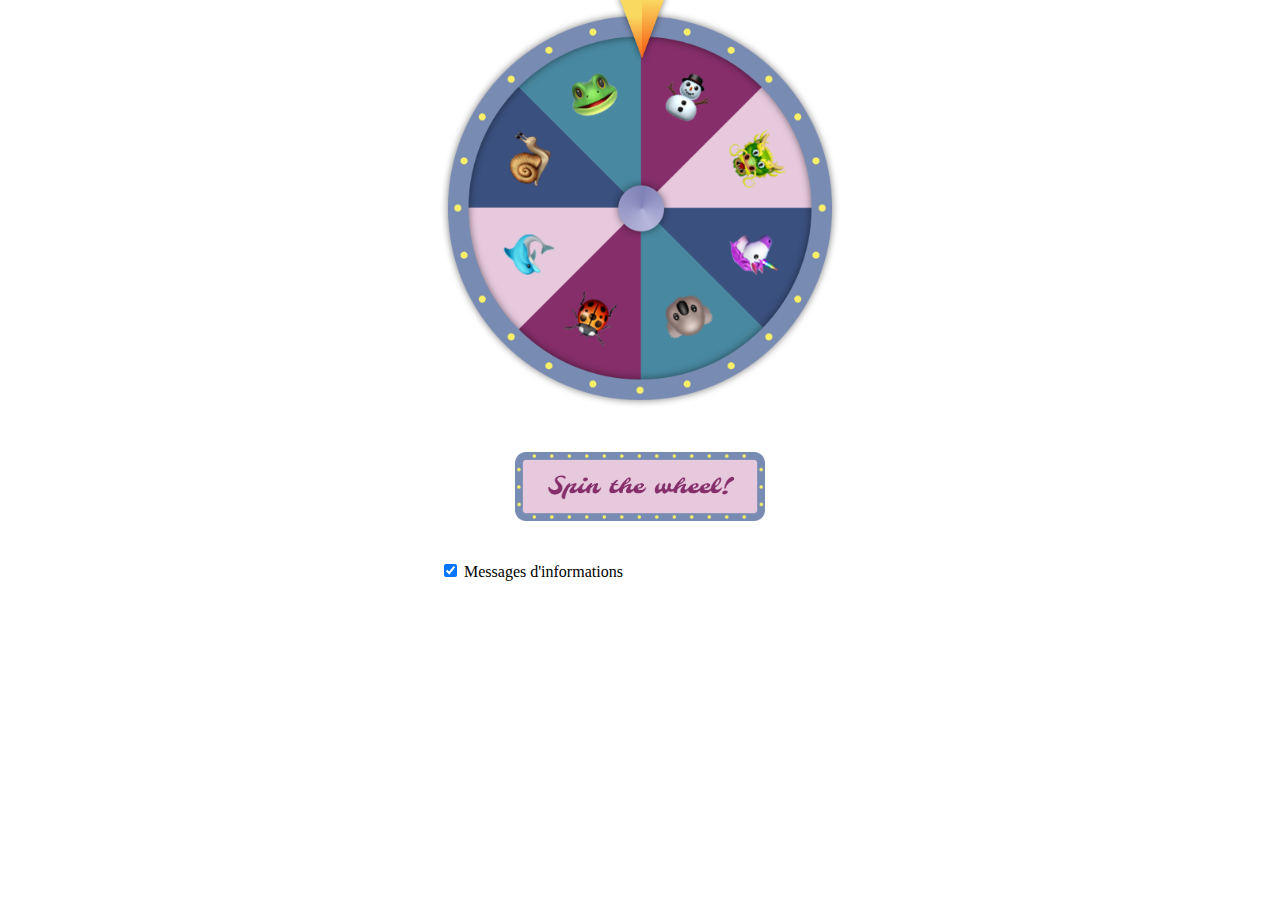
==== index.html @ 5f45f81d "Lancement du projet (template pour le moment)" ====
<!DOCTYPE html>
<html>
  <head>
    <title>S4 - Maths</title>
    <meta charset="UTF-8" />
    <link rel="stylesheet" type="text/css" href="styles/main.css" />
  </head>

  <body>
    <div id="app">
      <img class="marker" src="img/marker.png" />
      <img class="wheel" src="img/wheel.png" />
      <img class="button" src="img/button.png" />
      <input type="checkbox" id="info" name="info" checked>
        <label for="info">Messages d'informations</label>
    </div>

    <script src="scripts/index.js"></script>
  </body>
</html>
---- styles/main.css ----
/* Styles goes here */
#app {
    width: 400px;
    height: 400px;
    margin: 0 auto;
    position: relative;
}

.marker {
    position: absolute;
    width: 60px;
    left: 172px;
    top: -20px;
    z-index: 2;
}

.wheel {
    width: 100%;
    height: 100%;
}

.button {
    display: block;
    width: 250px;
    margin: 40px auto;
    cursor: pointer;
}

.button:hover {
    opacity: 0.8;
}
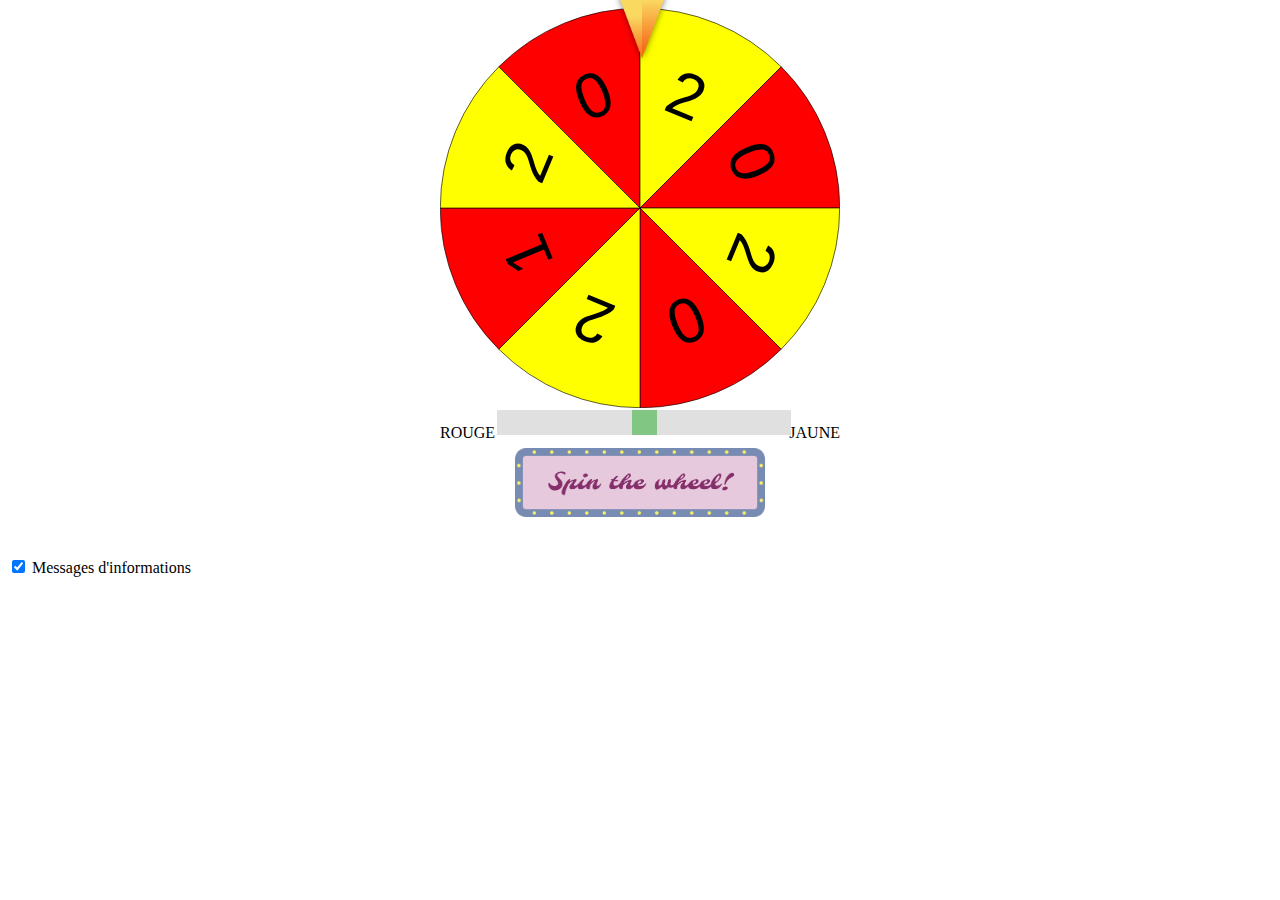
==== commit bcd5f550: "Création aléatoire roue + Tirage nombre avec slider de contrôle" ====
--- a/index.html
+++ b/index.html
@@ -4,16 +4,50 @@
     <title>S4 - Maths</title>
     <meta charset="UTF-8" />
     <link rel="stylesheet" type="text/css" href="styles/main.css" />
+    <script src="scripts/utils.js"></script>
+    <script src="scripts/probas.js"></script>
   </head>
 
   <body>
     <div id="app">
       <img class="marker" src="img/marker.png" />
-      <img class="wheel" src="img/wheel.png" />
-      <img class="button" src="img/button.png" />
+      <div id="wheelSVG" style="width: 400px; height:400px">
+        <svg id="Wheel" 
+          xmlns="http://www.w3.org/2000/svg" viewBox="0 0 628.24 628.24">
+          <defs>
+              <style>.wheelPart-even{fill:red;}.wheelPart-even,.wheelPart-odd{stroke:#000;stroke-miterlimit:10;}.wheelPart-odd{fill:#ff0;}.wheelNumbers{font-size:100px;font-family:ArialMT, Arial;}</style>
+          </defs>
+          <title>roue</title>
+          <path class="wheelPart-even" d="M500,186.38V500L278.24,278.24A312.63,312.63,0,0,1,500,186.38Z" transform="translate(-185.88 -185.88)"/>
+          <path class="wheelPart-odd" d="M721.76,278.24,500,500V186.38A312.63,312.63,0,0,1,721.76,278.24Z" transform="translate(-185.88 -185.88)"/>
+          <path class="wheelPart-even" d="M813.62,500H500L721.76,278.24A312.63,312.63,0,0,1,813.62,500Z" transform="translate(-185.88 -185.88)"/>
+          <path class="wheelPart-odd" d="M813.62,500a312.63,312.63,0,0,1-91.86,221.76L500,500Z" transform="translate(-185.88 -185.88)"/>
+          <path class="wheelPart-even" d="M721.76,721.76A312.63,312.63,0,0,1,500,813.62V500Z" transform="translate(-185.88 -185.88)"/>
+          <path class="wheelPart-odd" d="M500,500V813.62a312.63,312.63,0,0,1-221.76-91.86Z" transform="translate(-185.88 -185.88)"/>
+          <path class="wheelPart-even" d="M500,500,278.24,721.76A312.63,312.63,0,0,1,186.38,500Z" transform="translate(-185.88 -185.88)"/>
+          <path class="wheelPart-odd" d="M500,500H186.38a312.63,312.63,0,0,1,91.86-221.76Z" transform="translate(-185.88 -185.88)"/>
+          <text id="wheelNumber0" class="wheelNumbers" transform="translate(228.42 179.89) rotate(-22.5)">0</text>
+          <text id="wheelNumber1" class="wheelNumbers" transform="translate(158.6 279.8) rotate(-67.5)">1</text>
+          <text id="wheelNumber2" class="wheelNumbers" transform="translate(179.89 399.82) rotate(-112.5)">2</text>
+          <text id="wheelNumber3" class="wheelNumbers" transform="translate(279.8 469.64) rotate(-157.5)">3</text>
+          <text id="wheelNumber4" class="wheelNumbers" transform="translate(399.82 448.35) rotate(157.5)">4</text>
+          <text id="wheelNumber5" class="wheelNumbers" transform="translate(469.64 348.44) rotate(112.5)">5</text>
+          <text id="wheelNumber6" class="wheelNumbers" transform="translate(448.35 228.42) rotate(67.5)">6</text>
+          <text id="wheelNumber7" class="wheelNumbers" transform="translate(348.44 158.61) rotate(22.5)">7</text>
+        </svg>
+      </div>
+      <div id='sliderFlex'>
+        <p>ROUGE</p>
+        <div class="slidecontainer">
+          <input type="range" min="0" max="100" value="50" class="slider" id="wheelProbSlider">
+        </div>
+        <p>JAUNE</p>
+      </div>
+    </div>
+      <img id="button" src="img/button.png" />
       <input type="checkbox" id="info" name="info" checked>
         <label for="info">Messages d'informations</label>
-    </div>
+
 
     <script src="scripts/index.js"></script>
   </body>
--- a/styles/main.css
+++ b/styles/main.css
@@ -1,4 +1,3 @@
-/* Styles goes here */
 #app {
     width: 400px;
     height: 400px;
@@ -14,12 +13,7 @@
     z-index: 2;
 }
 
-.wheel {
-    width: 100%;
-    height: 100%;
-}
-
-.button {
+#button {
     display: block;
     width: 250px;
     margin: 40px auto;
@@ -28,4 +22,47 @@
 
 .button:hover {
     opacity: 0.8;
-}+}
+
+#sliderFlex {
+  display: flex;
+}
+
+.slidecontainer {
+    width: 100%; /* Width of the outside container */
+  }
+  
+  /* The slider itself */
+  .slider {
+    -webkit-appearance: none;  /* Override default CSS styles */
+    appearance: none;
+    width: 100%; /* Full-width */
+    height: 25px; /* Specified height */
+    background: #d3d3d3; /* Grey background */
+    outline: none; /* Remove outline */
+    opacity: 0.7; /* Set transparency (for mouse-over effects on hover) */
+    -webkit-transition: .2s; /* 0.2 seconds transition on hover */
+    transition: opacity .2s;
+  }
+  
+  /* Mouse-over effects */
+  .slider:hover {
+    opacity: 1; /* Fully shown on mouse-over */
+  }
+  
+  /* The slider handle (use -webkit- (Chrome, Opera, Safari, Edge) and -moz- (Firefox) to override default look) */
+  .slider::-webkit-slider-thumb {
+    -webkit-appearance: none; /* Override default look */
+    appearance: none;
+    width: 25px; /* Set a specific slider handle width */
+    height: 25px; /* Slider handle height */
+    background: #4CAF50; /* Green background */
+    cursor: pointer; /* Cursor on hover */
+  }
+  
+  .slider::-moz-range-thumb {
+    width: 25px; /* Set a specific slider handle width */
+    height: 25px; /* Slider handle height */
+    background: #4CAF50; /* Green background */
+    cursor: pointer; /* Cursor on hover */
+  }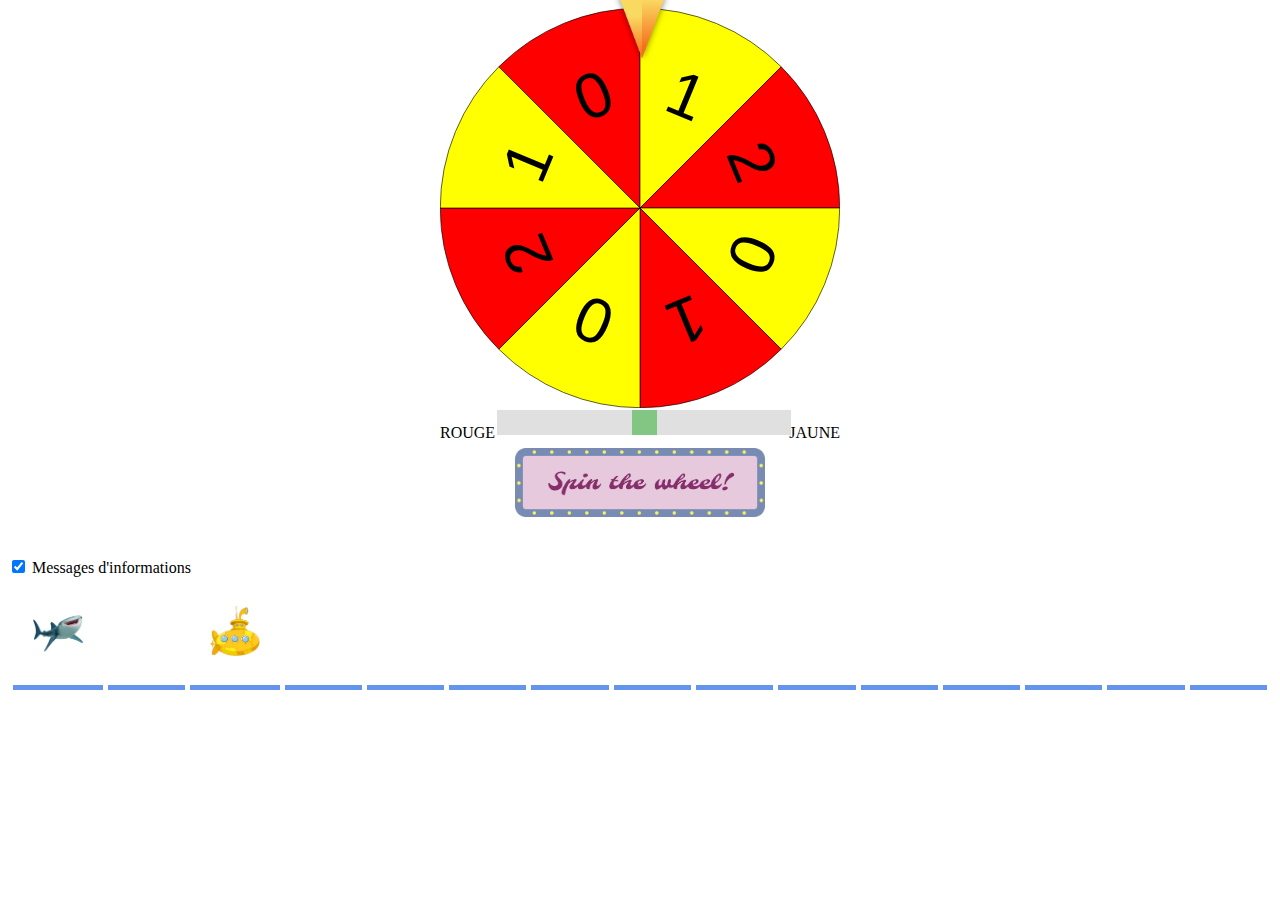
==== commit e4eda06d: "Add the shark and submarine progress bar" ====
--- a/index.html
+++ b/index.html
@@ -46,9 +46,28 @@
     </div>
       <img id="button" src="img/button.png" />
       <input type="checkbox" id="info" name="info" checked>
-        <label for="info">Messages d'informations</label>
-
-
+      <label for="info">Messages d'informations</label>
+    <table id="parcours">
+      <tbody>
+        <tr>
+          <td data-id="1"></td>
+          <td data-id="2"></td>
+          <td data-id="3"></td>
+          <td data-id="4"></td>
+          <td data-id="5"></td>
+          <td data-id="6"></td>
+          <td data-id="7"></td>
+          <td data-id="8"></td>
+          <td data-id="9"></td>
+          <td data-id="10"></td>
+          <td data-id="11"></td>
+          <td data-id="12"></td>
+          <td data-id="13"></td>
+          <td data-id="14"></td>
+          <td data-id="15"></td>
+        </tr>
+      </tbody>
+    </table>
     <script src="scripts/index.js"></script>
   </body>
 </html>
--- a/styles/main.css
+++ b/styles/main.css
@@ -31,6 +31,25 @@
 .slidecontainer {
     width: 100%; /* Width of the outside container */
   }
+
+#shark, #submarine{
+  width: 50px;
+}
+
+table#parcours {
+  margin:auto;
+  border-spacing: 5px;
+}
+
+table#parcours tr td{
+  border-bottom:5px solid #6495ed;
+  border-collapse:collapse;
+  padding-bottom: 2px;
+  width: 100px;
+  height: 100px;
+  background:white;
+  text-align: center;
+}
   
   /* The slider itself */
   .slider {
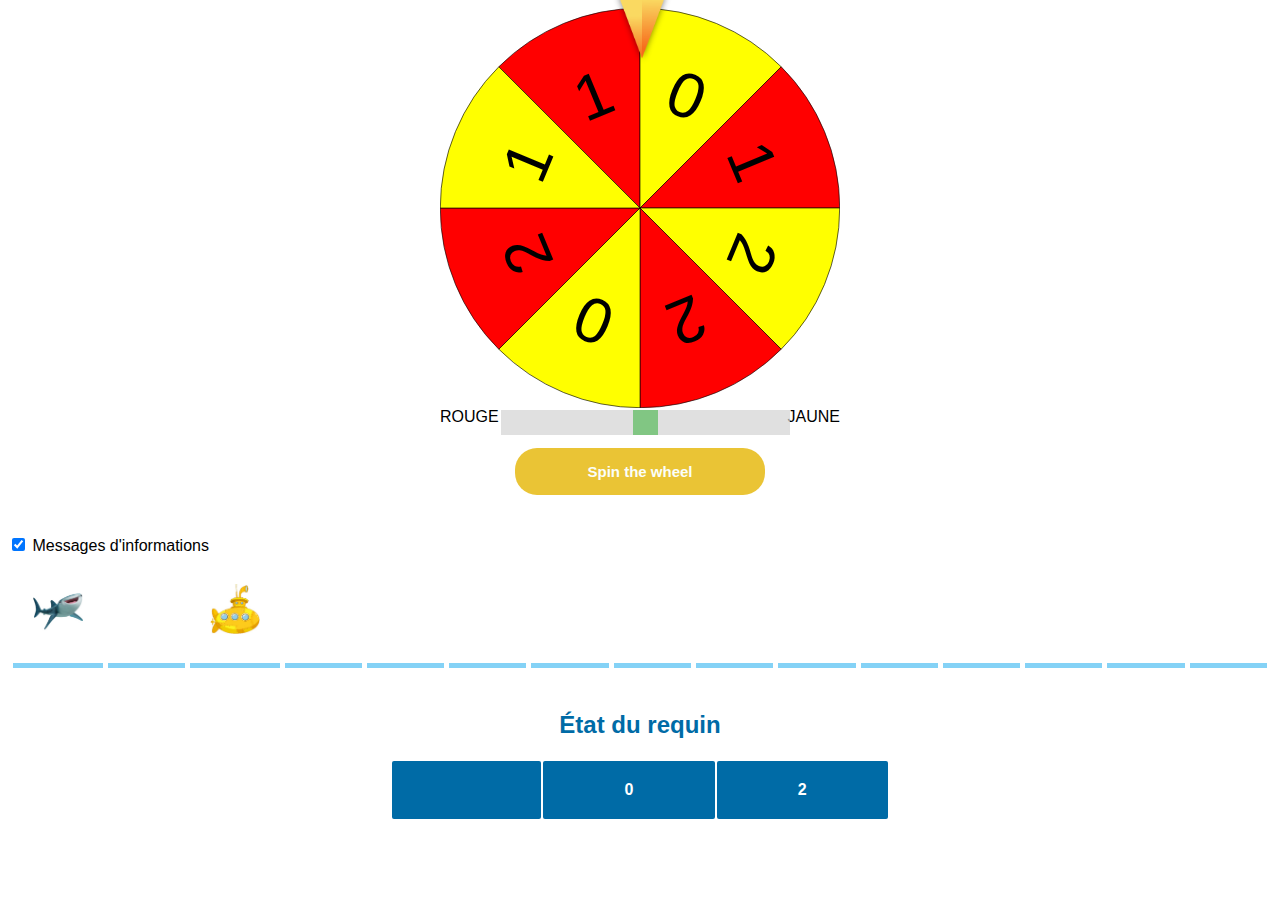
==== commit cbc67ae7: "Add the summary table of the shark's state of tiredness" ====
--- a/index.html
+++ b/index.html
@@ -37,14 +37,16 @@
         </svg>
       </div>
       <div id='sliderFlex'>
-        <p>ROUGE</p>
-        <div class="slidecontainer">
-          <input type="range" min="0" max="100" value="50" class="slider" id="wheelProbSlider">
+          <span>ROUGE</span>
+          <div class="slidecontainer">
+            <input type="range" min="0" max="100" value="50" class="slider" id="wheelProbSlider">
+          </div>
+          <span>JAUNE</span>
         </div>
-        <p>JAUNE</p>
       </div>
-    </div>
-      <img id="button" src="img/button.png" />
+
+      <input type="button" id="button" value="Spin the wheel">
+   
       <input type="checkbox" id="info" name="info" checked>
       <label for="info">Messages d'informations</label>
     <table id="parcours">
@@ -68,6 +70,24 @@
         </tr>
       </tbody>
     </table>
+
+    <br>
+
+    <!--- évaluer la fatigue du requin par rapport à la normale, soit 0 (50%), soit 2 (50%)-->
+    <h2>État du requin</h2>
+    <table id="score-shark">
+      <thead>
+        <tr>
+          <th></th>
+          <th>0</th>
+          <th>2</th>
+        </tr>
+      </thead>
+      <tbody>
+      </tbody>
+    </table>
+    <p id="sentence-shark"></p>
+
     <script src="scripts/index.js"></script>
   </body>
 </html>
--- a/styles/main.css
+++ b/styles/main.css
@@ -3,6 +3,9 @@
     height: 400px;
     margin: 0 auto;
     position: relative;
+}
+body{
+  font-family: "Gill Sans", sans-serif;
 }
 
 .marker {
@@ -14,14 +17,45 @@
 }
 
 #button {
+    font-size: 15px;
     display: block;
     width: 250px;
     margin: 40px auto;
+    padding-top: 15px;
+    padding-bottom: 15px;
     cursor: pointer;
+    font-weight: 700;
+    background-color:#EAC435;
+    color :#FBFEF9;
+    border-radius: 22px;
+    border: none;
+    outline: none;
+    transition: all 0.2s linear;
 }
 
-.button:hover {
+#button:hover{
     opacity: 0.8;
+    color: #FBFEF9;
+    background-color:#84D2F6;
+    text-decoration: none;
+}
+
+#button:disabled {
+  cursor: default;
+  color: #FBFEF9;
+  background-color: #006BA6;
+  opacity: 1;
+}
+
+h2{
+  color:#006BA6;
+  margin: 20px;
+  text-align: center;
+}
+
+#sentence-shark{
+  color:#006BA6;
+  text-align: center;
 }
 
 #sliderFlex {
@@ -42,13 +76,38 @@
 }
 
 table#parcours tr td{
-  border-bottom:5px solid #6495ed;
+  border-bottom:5px solid #84D2F6;
   border-collapse:collapse;
   padding-bottom: 2px;
   width: 100px;
   height: 100px;
   background:white;
   text-align: center;
+}
+
+table#score-shark{
+  width:500px;
+  margin:auto;
+}
+
+table#score-shark tr td{
+  border-collapse:collapse;
+  background-color:#84D2F6;
+  color: white;
+  font-weight: normal;
+  padding-top: 20px;
+  padding-bottom: 20px;
+  text-align: center;
+  border-radius: 2px;
+}
+
+table#score-shark tr th{
+  background-color:#006BA6;
+  color: white;
+  font-weight: bold;
+  padding: 20px 30px;
+  text-align: center;
+  border-radius: 2px;
 }
   
   /* The slider itself */
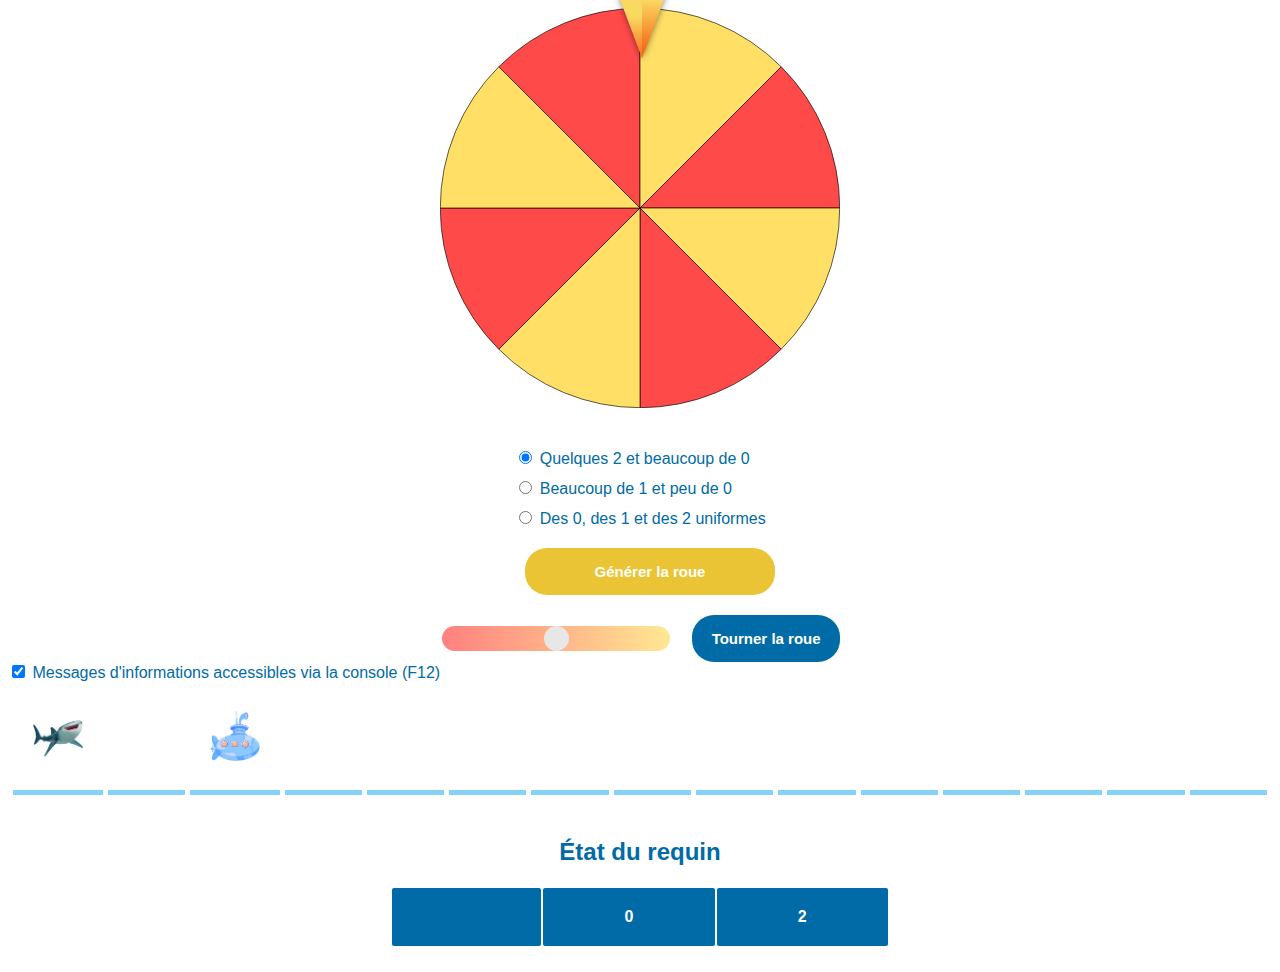
==== commit 0f806c35: "Add the wheel generator" ====
--- a/index.html
+++ b/index.html
@@ -3,91 +3,113 @@
   <head>
     <title>S4 - Maths</title>
     <meta charset="UTF-8" />
-    <link rel="stylesheet" type="text/css" href="styles/main.css" />
-    <script src="scripts/utils.js"></script>
-    <script src="scripts/probas.js"></script>
+    <link rel="stylesheet" type="text/css" href="styles/main.css?v=1" />
+    <script src="scripts/utils.js?v=1"></script>
+    <script src="scripts/probas.js?v=1"></script>
   </head>
 
   <body>
-    <div id="app">
-      <img class="marker" src="img/marker.png" />
-      <div id="wheelSVG" style="width: 400px; height:400px">
-        <svg id="Wheel" 
-          xmlns="http://www.w3.org/2000/svg" viewBox="0 0 628.24 628.24">
-          <defs>
-              <style>.wheelPart-even{fill:red;}.wheelPart-even,.wheelPart-odd{stroke:#000;stroke-miterlimit:10;}.wheelPart-odd{fill:#ff0;}.wheelNumbers{font-size:100px;font-family:ArialMT, Arial;}</style>
-          </defs>
-          <title>roue</title>
-          <path class="wheelPart-even" d="M500,186.38V500L278.24,278.24A312.63,312.63,0,0,1,500,186.38Z" transform="translate(-185.88 -185.88)"/>
-          <path class="wheelPart-odd" d="M721.76,278.24,500,500V186.38A312.63,312.63,0,0,1,721.76,278.24Z" transform="translate(-185.88 -185.88)"/>
-          <path class="wheelPart-even" d="M813.62,500H500L721.76,278.24A312.63,312.63,0,0,1,813.62,500Z" transform="translate(-185.88 -185.88)"/>
-          <path class="wheelPart-odd" d="M813.62,500a312.63,312.63,0,0,1-91.86,221.76L500,500Z" transform="translate(-185.88 -185.88)"/>
-          <path class="wheelPart-even" d="M721.76,721.76A312.63,312.63,0,0,1,500,813.62V500Z" transform="translate(-185.88 -185.88)"/>
-          <path class="wheelPart-odd" d="M500,500V813.62a312.63,312.63,0,0,1-221.76-91.86Z" transform="translate(-185.88 -185.88)"/>
-          <path class="wheelPart-even" d="M500,500,278.24,721.76A312.63,312.63,0,0,1,186.38,500Z" transform="translate(-185.88 -185.88)"/>
-          <path class="wheelPart-odd" d="M500,500H186.38a312.63,312.63,0,0,1,91.86-221.76Z" transform="translate(-185.88 -185.88)"/>
-          <text id="wheelNumber0" class="wheelNumbers" transform="translate(228.42 179.89) rotate(-22.5)">0</text>
-          <text id="wheelNumber1" class="wheelNumbers" transform="translate(158.6 279.8) rotate(-67.5)">1</text>
-          <text id="wheelNumber2" class="wheelNumbers" transform="translate(179.89 399.82) rotate(-112.5)">2</text>
-          <text id="wheelNumber3" class="wheelNumbers" transform="translate(279.8 469.64) rotate(-157.5)">3</text>
-          <text id="wheelNumber4" class="wheelNumbers" transform="translate(399.82 448.35) rotate(157.5)">4</text>
-          <text id="wheelNumber5" class="wheelNumbers" transform="translate(469.64 348.44) rotate(112.5)">5</text>
-          <text id="wheelNumber6" class="wheelNumbers" transform="translate(448.35 228.42) rotate(67.5)">6</text>
-          <text id="wheelNumber7" class="wheelNumbers" transform="translate(348.44 158.61) rotate(22.5)">7</text>
-        </svg>
-      </div>
-      <div id='sliderFlex'>
-          <span>ROUGE</span>
-          <div class="slidecontainer">
-            <input type="range" min="0" max="100" value="50" class="slider" id="wheelProbSlider">
+    <div id="container">
+      <div id="app">
+        <img class="marker" src="img/marker.png" />
+        <div id="wheelSVG" style="width: 400px; height:400px">
+          <svg id="Wheel" 
+            xmlns="http://www.w3.org/2000/svg" viewBox="0 0 628.24 628.24">
+            <defs>
+                <style>.wheelPart-even{fill:#ff4a4a;}.wheelPart-even,.wheelPart-odd{stroke:#000;stroke-miterlimit:10;}.wheelPart-odd{fill:#FFDF65;}.wheelNumbers{font-size:100px;font-family:ArialMT, Arial;}</style>
+            </defs>
+            <title>roue</title>
+            <path class="wheelPart-even" d="M500,186.38V500L278.24,278.24A312.63,312.63,0,0,1,500,186.38Z" transform="translate(-185.88 -185.88)"/>
+            <path class="wheelPart-odd" d="M721.76,278.24,500,500V186.38A312.63,312.63,0,0,1,721.76,278.24Z" transform="translate(-185.88 -185.88)"/>
+            <path class="wheelPart-even" d="M813.62,500H500L721.76,278.24A312.63,312.63,0,0,1,813.62,500Z" transform="translate(-185.88 -185.88)"/>
+            <path class="wheelPart-odd" d="M813.62,500a312.63,312.63,0,0,1-91.86,221.76L500,500Z" transform="translate(-185.88 -185.88)"/>
+            <path class="wheelPart-even" d="M721.76,721.76A312.63,312.63,0,0,1,500,813.62V500Z" transform="translate(-185.88 -185.88)"/>
+            <path class="wheelPart-odd" d="M500,500V813.62a312.63,312.63,0,0,1-221.76-91.86Z" transform="translate(-185.88 -185.88)"/>
+            <path class="wheelPart-even" d="M500,500,278.24,721.76A312.63,312.63,0,0,1,186.38,500Z" transform="translate(-185.88 -185.88)"/>
+            <path class="wheelPart-odd" d="M500,500H186.38a312.63,312.63,0,0,1,91.86-221.76Z" transform="translate(-185.88 -185.88)"/>
+            <text id="wheelNumber0" class="wheelNumbers" transform="translate(228.42 179.89) rotate(-22.5)"></text>
+            <text id="wheelNumber1" class="wheelNumbers" transform="translate(158.6 279.8) rotate(-67.5)"></text>
+            <text id="wheelNumber2" class="wheelNumbers" transform="translate(179.89 399.82) rotate(-112.5)"></text>
+            <text id="wheelNumber3" class="wheelNumbers" transform="translate(279.8 469.64) rotate(-157.5)"></text>
+            <text id="wheelNumber4" class="wheelNumbers" transform="translate(399.82 448.35) rotate(157.5)"></text>
+            <text id="wheelNumber5" class="wheelNumbers" transform="translate(469.64 348.44) rotate(112.5)"></text>
+            <text id="wheelNumber6" class="wheelNumbers" transform="translate(448.35 228.42) rotate(67.5)"></text>
+            <text id="wheelNumber7" class="wheelNumbers" transform="translate(348.44 158.61) rotate(22.5)"></text>
+          </svg>
+        </div>
+        <div id="wheelGenerator">
+          <div>
+            <div>
+              <input type="radio" id="wheelChoice1"
+              name="wheel-choices" value="20" checked>
+              <label for="wheelChoice1">Quelques 2 et beaucoup de 0</label>
+            </div>
+    
+            <div>
+              <input type="radio" id="wheelChoice2"
+              name="wheel-choices" value="10">
+              <label for="wheelChoice2">Beaucoup de 1 et peu de 0</label>
+            </div>
+      
+            <div>
+              <input type="radio" id="wheelChoice3"
+              name="wheel-choices" value="210">
+              <label for="wheelChoice3">Des 0, des 1 et des 2 uniformes</label>
+            </div>
           </div>
-          <span>JAUNE</span>
+          <input class="buttons" type="button" id="generatorButton" value="Générer la roue">
+        </div>
+
+        <div class="slidecontainer">
+          <input type="range" min="0" max="100" value="50" class="slider" id="wheelProbSlider">
+          <input class="buttons" type="button" id="button" value="Tourner la roue">
         </div>
       </div>
 
-      <input type="button" id="button" value="Spin the wheel">
-   
-      <input type="checkbox" id="info" name="info" checked>
-      <label for="info">Messages d'informations</label>
-    <table id="parcours">
-      <tbody>
-        <tr>
-          <td data-id="1"></td>
-          <td data-id="2"></td>
-          <td data-id="3"></td>
-          <td data-id="4"></td>
-          <td data-id="5"></td>
-          <td data-id="6"></td>
-          <td data-id="7"></td>
-          <td data-id="8"></td>
-          <td data-id="9"></td>
-          <td data-id="10"></td>
-          <td data-id="11"></td>
-          <td data-id="12"></td>
-          <td data-id="13"></td>
-          <td data-id="14"></td>
-          <td data-id="15"></td>
-        </tr>
-      </tbody>
-    </table>
+      <div id="bottom">
+        <input type="checkbox" id="info" name="info" checked>
+        <label for="info">Messages d'informations accessibles via la console (F12)</label>
+        <table id="parcours">
+          <tbody>
+            <tr>
+              <td data-id="1"></td>
+              <td data-id="2"></td>
+              <td data-id="3"></td>
+              <td data-id="4"></td>
+              <td data-id="5"></td>
+              <td data-id="6"></td>
+              <td data-id="7"></td>
+              <td data-id="8"></td>
+              <td data-id="9"></td>
+              <td data-id="10"></td>
+              <td data-id="11"></td>
+              <td data-id="12"></td>
+              <td data-id="13"></td>
+              <td data-id="14"></td>
+              <td data-id="15"></td>
+            </tr>
+          </tbody>
+        </table>
+    
+        <br>
+    
+        <!--- évaluer la fatigue du requin par rapport à la normale, soit 0 (50%), soit 2 (50%)-->
+        <h2>État du requin</h2>
+        <table id="score-shark">
+          <thead>
+            <tr>
+              <th></th>
+              <th>0</th>
+              <th>2</th>
+            </tr>
+          </thead>
+          <tbody>
+          </tbody>
+        </table>
+        <p id="sentence-shark"></p>
+      </div>
+    </div>
 
-    <br>
-
-    <!--- évaluer la fatigue du requin par rapport à la normale, soit 0 (50%), soit 2 (50%)-->
-    <h2>État du requin</h2>
-    <table id="score-shark">
-      <thead>
-        <tr>
-          <th></th>
-          <th>0</th>
-          <th>2</th>
-        </tr>
-      </thead>
-      <tbody>
-      </tbody>
-    </table>
-    <p id="sentence-shark"></p>
-
-    <script src="scripts/index.js"></script>
+    <script src="scripts/index.js?v=1"></script>
   </body>
 </html>
--- a/styles/main.css
+++ b/styles/main.css
@@ -1,11 +1,15 @@
 #app {
     width: 400px;
-    height: 400px;
     margin: 0 auto;
     position: relative;
 }
 body{
   font-family: "Gill Sans", sans-serif;
+}
+
+#container {
+  display: flex;
+  flex-direction: column;
 }
 
 .marker {
@@ -16,11 +20,11 @@
     z-index: 2;
 }
 
-#button {
+.buttons {
     font-size: 15px;
     display: block;
     width: 250px;
-    margin: 40px auto;
+    margin-left: 20px;
     padding-top: 15px;
     padding-bottom: 15px;
     cursor: pointer;
@@ -33,14 +37,14 @@
     transition: all 0.2s linear;
 }
 
-#button:hover{
+.buttons:hover{
     opacity: 0.8;
     color: #FBFEF9;
     background-color:#84D2F6;
     text-decoration: none;
 }
 
-#button:disabled {
+.buttons:disabled {
   cursor: default;
   color: #FBFEF9;
   background-color: #006BA6;
@@ -53,17 +57,31 @@
   text-align: center;
 }
 
+label {
+  color:#006BA6;
+}
+
 #sentence-shark{
   color:#006BA6;
   text-align: center;
 }
 
-#sliderFlex {
+#wheelGenerator {
   display: flex;
+  flex-direction: column;
+  justify-content: center;
+  align-items: center;
+  margin: 20px;
+}
+
+#wheelGenerator div {
+  margin: 10px;
 }
 
 .slidecontainer {
     width: 100%; /* Width of the outside container */
+    display: flex;
+    align-items: center;
   }
 
 #shark, #submarine{
@@ -110,37 +128,47 @@
   border-radius: 2px;
 }
   
-  /* The slider itself */
-  .slider {
-    -webkit-appearance: none;  /* Override default CSS styles */
-    appearance: none;
-    width: 100%; /* Full-width */
-    height: 25px; /* Specified height */
-    background: #d3d3d3; /* Grey background */
-    outline: none; /* Remove outline */
-    opacity: 0.7; /* Set transparency (for mouse-over effects on hover) */
-    -webkit-transition: .2s; /* 0.2 seconds transition on hover */
-    transition: opacity .2s;
-  }
-  
-  /* Mouse-over effects */
-  .slider:hover {
-    opacity: 1; /* Fully shown on mouse-over */
-  }
-  
-  /* The slider handle (use -webkit- (Chrome, Opera, Safari, Edge) and -moz- (Firefox) to override default look) */
-  .slider::-webkit-slider-thumb {
-    -webkit-appearance: none; /* Override default look */
-    appearance: none;
-    width: 25px; /* Set a specific slider handle width */
-    height: 25px; /* Slider handle height */
-    background: #4CAF50; /* Green background */
-    cursor: pointer; /* Cursor on hover */
-  }
-  
-  .slider::-moz-range-thumb {
-    width: 25px; /* Set a specific slider handle width */
-    height: 25px; /* Slider handle height */
-    background: #4CAF50; /* Green background */
-    cursor: pointer; /* Cursor on hover */
-  }+/* The slider itself */
+.slider {
+  -webkit-appearance: none;  /* Override default CSS styles */
+  appearance: none;
+  width: 100%; /* Full-width */
+  height: 25px; /* Specified height */
+
+  border-radius: 30px;
+
+  background: -moz-linear-gradient(left, #ff4a4a 0%, #FFDF65 100%);
+  background: -ms-linear-gradient(left, #ff4a4a 0%, #FFDF65 100%);
+  background: -o-linear-gradient(left, #ff4a4a 0%, #FFDF65 100%);
+  background: -webkit-linear-gradient(left, #ff4a4a 0%, #FFDF65 100%);
+  background: linear-gradient(to right, #ff4a4a 0%, #FFDF65 100%);
+
+  outline: none; /* Remove outline */
+  opacity: 0.7; /* Set transparency (for mouse-over effects on hover) */
+  -webkit-transition: .2s; /* 0.2 seconds transition on hover */
+  transition: opacity .2s;
+}
+
+/* Mouse-over effects */
+.slider:hover {
+  opacity: 1; /* Fully shown on mouse-over */
+}
+
+/* The slider handle (use -webkit- (Chrome, Opera, Safari, Edge) and -moz- (Firefox) to override default look) */
+.slider::-webkit-slider-thumb {
+  -webkit-appearance: none; /* Override default look */
+  appearance: none;
+  width: 25px; /* Set a specific slider handle width */
+  height: 25px; /* Slider handle height */
+  border-radius: 30px;
+  background: #DDD;
+  cursor: pointer; /* Cursor on hover */
+}
+
+.slider::-moz-range-thumb {
+  width: 25px; /* Set a specific slider handle width */
+  height: 25px; /* Slider handle height */
+  border-radius: 30px;
+  background: #DDD;
+  cursor: pointer; /* Cursor on hover */
+}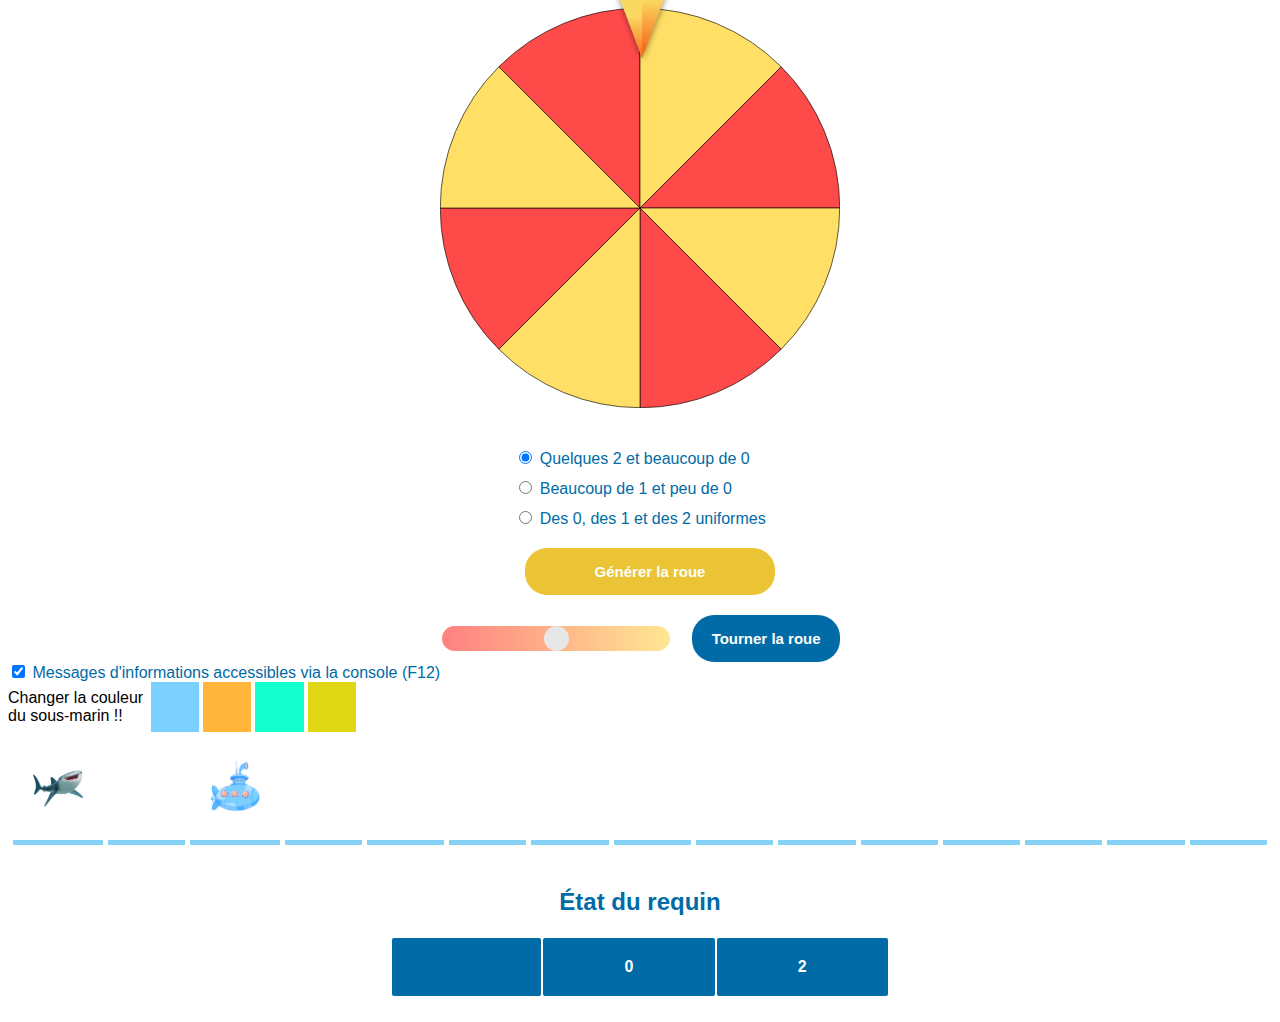
==== commit 9bcc30fa: "Add color to submarine + Animated score" ====
--- a/index.html
+++ b/index.html
@@ -69,6 +69,15 @@
       <div id="bottom">
         <input type="checkbox" id="info" name="info" checked>
         <label for="info">Messages d'informations accessibles via la console (F12)</label>
+
+        <div id="colorGrid">
+          <p>Changer la couleur du sous-marin !!</p>
+          <div class="submarineColor" id="submarineColor1"></div>
+          <div class="submarineColor" id="submarineColor2"></div>
+          <div class="submarineColor" id="submarineColor3"></div>
+          <div class="submarineColor" id="submarineColor4"></div>
+        </div>
+
         <table id="parcours">
           <tbody>
             <tr>
--- a/styles/main.css
+++ b/styles/main.css
@@ -61,6 +61,21 @@
   color:#006BA6;
 }
 
+.scoreDiv {
+  animation: scoreAnim 2s ease forwards;
+}
+
+@keyframes scoreAnim {
+  from {
+    opacity: 100;
+    transform: translateY(0);
+  }
+  to {
+    transform: translateY(-50px);
+    opacity: 0;
+  }
+}
+
 #sentence-shark{
   color:#006BA6;
   text-align: center;
@@ -82,7 +97,21 @@
     width: 100%; /* Width of the outside container */
     display: flex;
     align-items: center;
-  }
+}
+
+#colorGrid {
+  display: flex;
+  align-items: center;
+  width: 350px;
+  height: 50px;
+}
+
+.submarineColor {
+  width: 25%;
+  height: inherit;
+  margin: 2px;
+  background-color: #fdcc1a;
+}
 
 #shark, #submarine{
   width: 50px;
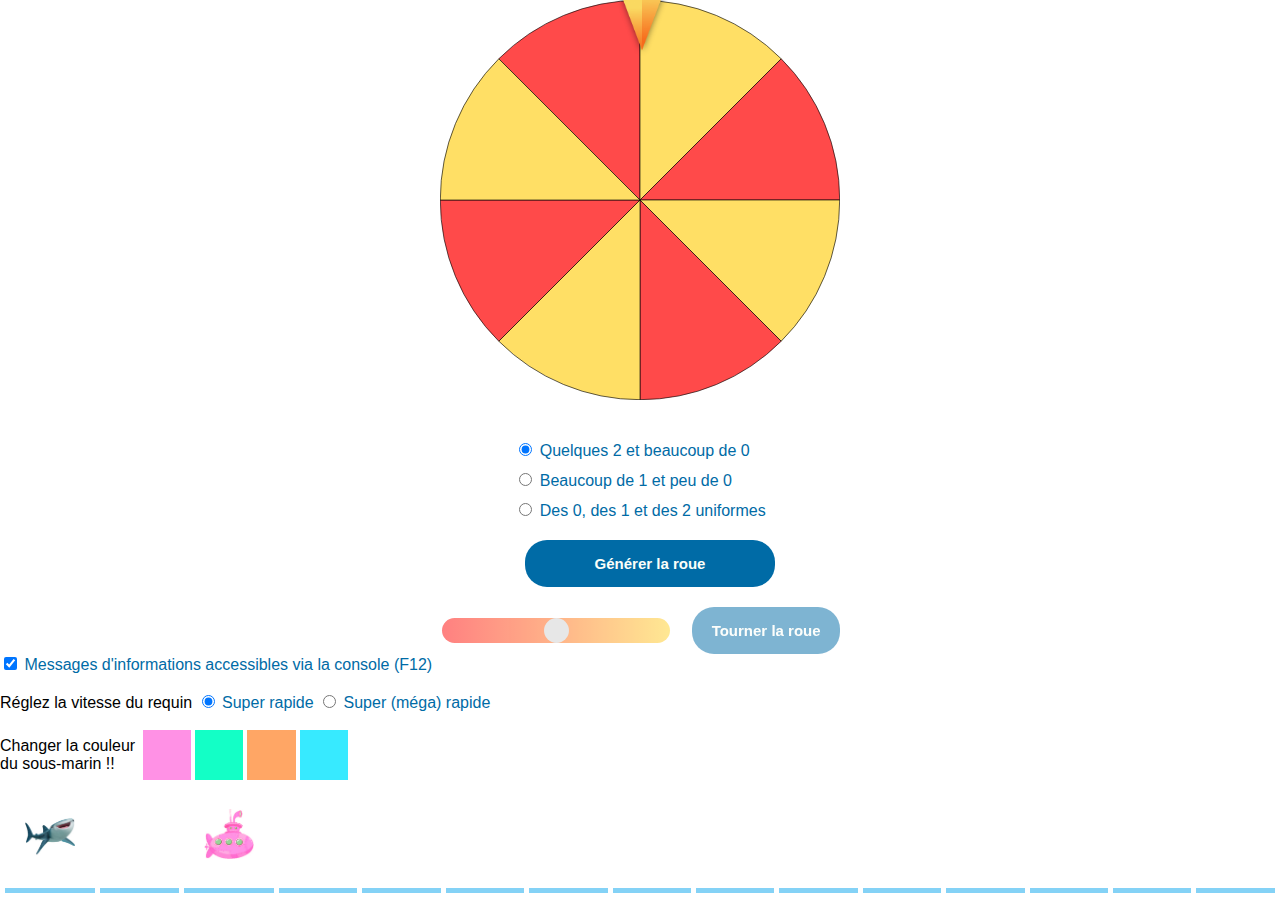
==== commit 81e97582: "Add the modal for replaying and possibility to choose the shark's speed" ====
--- a/index.html
+++ b/index.html
@@ -62,14 +62,23 @@
 
         <div class="slidecontainer">
           <input type="range" min="0" max="100" value="50" class="slider" id="wheelProbSlider">
-          <input class="buttons" type="button" id="button" value="Tourner la roue">
+          <input class="buttons" type="button" id="button-tourner" value="Tourner la roue">
         </div>
       </div>
 
       <div id="bottom">
         <input type="checkbox" id="info" name="info" checked>
         <label for="info">Messages d'informations accessibles via la console (F12)</label>
+        <br><br>
+        <form>
+          Réglez la vitesse du requin
+          <input type="radio" id="sharkChoice1" name="shark-choices" value="50" checked>
+          <label for="sharkChoice1">Super rapide</label>
 
+          <input type="radio" id="sharkChoice2" name="shark-choices" value="75">
+          <label for="sharkChoice2">Super (méga) rapide</label>
+        </form>
+        <br>
         <div id="colorGrid">
           <p>Changer la couleur du sous-marin !!</p>
           <div class="submarineColor" id="submarineColor1"></div>
@@ -103,6 +112,13 @@
         <br>
     
         <!--- évaluer la fatigue du requin par rapport à la normale, soit 0 (50%), soit 2 (50%)-->
+      </div>
+    </div>
+
+
+    <div id="wrapper-modale">
+      <div id="modale">
+        <span id="modale-text"></span>
         <h2>État du requin</h2>
         <table id="score-shark">
           <thead>
@@ -116,7 +132,8 @@
           </tbody>
         </table>
         <p id="sentence-shark"></p>
-      </div>
+        <span id="button-modale">Rejouer</span>
+      </div>>
     </div>
 
     <script src="scripts/index.js?v=1"></script>
--- a/styles/main.css
+++ b/styles/main.css
@@ -5,6 +5,9 @@
 }
 body{
   font-family: "Gill Sans", sans-serif;
+  position: relative;
+  margin: 0;
+  padding: 0;
 }
 
 #container {
@@ -29,7 +32,7 @@
     padding-bottom: 15px;
     cursor: pointer;
     font-weight: 700;
-    background-color:#EAC435;
+    background-color:#006BA6;
     color :#FBFEF9;
     border-radius: 22px;
     border: none;
@@ -40,21 +43,23 @@
 .buttons:hover{
     opacity: 0.8;
     color: #FBFEF9;
-    background-color:#84D2F6;
+    background-color:#EAC435;
     text-decoration: none;
 }
 
 .buttons:disabled {
-  cursor: default;
+  cursor: not-allowed;
   color: #FBFEF9;
   background-color: #006BA6;
-  opacity: 1;
+  opacity:0.5;
 }
 
 h2{
   color:#006BA6;
   margin: 20px;
   text-align: center;
+  font-size: 30px;
+  font-weight: normal;
 }
 
 label {
@@ -200,4 +205,54 @@
   border-radius: 30px;
   background: #DDD;
   cursor: pointer; /* Cursor on hover */
+}
+
+#wrapper-modale{
+  background-color: rgba(0,0,0,0.8);
+  position: absolute;
+  top: 0;
+  bottom: 0;
+  left: 0;
+  right: 0;
+  z-index: 1000;
+  display: none;
+  margin: auto;
+  text-align: center;
+}
+
+#wrapper-modale #modale{
+  margin: auto;
+  margin-top: 70px;
+  border-radius: 4px;
+  background-color: #fff;
+  padding: 30px;
+  width: 600px;
+  position: relative;
+  text-align: center;
+}
+
+#wrapper-modale #modale #button-modale{
+  display: inline-block;
+  margin: auto;
+  padding: 20px;
+  background:#fdcc1a;
+  text-align: center;
+  color: #fff;
+  font-weight: bold;
+  cursor: pointer;
+  text-align: center;
+  border-radius :10px;
+}
+
+#wrapper-modale.open{
+  display: block;
+  margin: auto;
+  text-align: center;
+}
+
+#modale-text{
+  color:#fdcc1a;
+  text-align: center;
+  font-size: 40px;
+  font-weight: bold;
 }